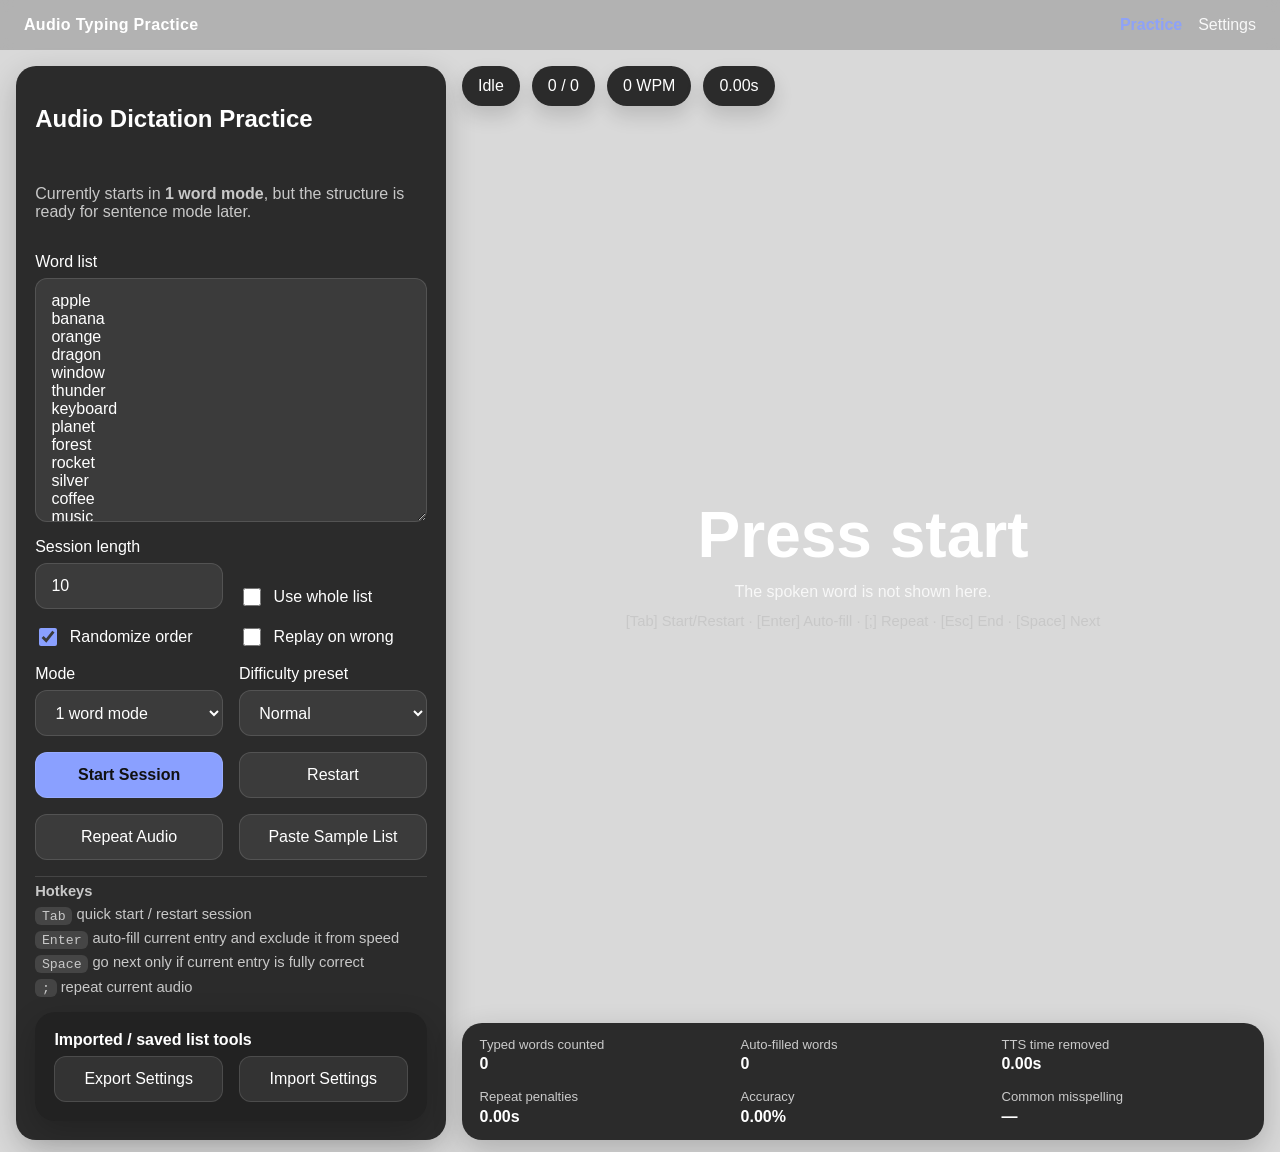
==== index.html @ debb0cd8 "Add files via upload" ====
<!DOCTYPE html>
<html lang="en">
  <head>
    <meta charset="UTF-8" />
    <meta name="viewport" content="width=device-width, initial-scale=1.0" />
    <title>Audio Typing Practice</title>
    <link rel="stylesheet" href="styles.css" />
  </head>
  <body>
    <header class="topbar">
      <div class="brand">Audio Typing Practice</div>
      <nav class="topnav">
        <a href="index.html" aria-current="page">Practice</a>
        <a href="settings.html">Settings</a>
      </nav>
    </header>

    <main class="layout layout-home">
      <aside class="panel controls-panel">
        <h1>Audio Dictation Practice</h1>
        <p class="muted">Currently starts in <strong>1 word mode</strong>, but the structure is ready for sentence mode later.</p>

        <section class="stack">
          <label for="wordList">Word list</label>
          <textarea id="wordList" rows="12" spellcheck="false" placeholder="Enter one word per line, or separate with spaces/commas."></textarea>
        </section>

        <section class="grid two-col">
          <div class="stack">
            <label for="sessionLength">Session length</label>
            <input id="sessionLength" type="number" min="1" step="1" value="10" />
          </div>
          <div class="stack checkbox-stack">
            <label class="checkbox-row">
              <input id="useWholeList" type="checkbox" />
              <span>Use whole list</span>
            </label>
          </div>
        </section>

        <section class="grid two-col">
          <label class="checkbox-row">
            <input id="randomizeOrder" type="checkbox" checked />
            <span>Randomize order</span>
          </label>
          <label class="checkbox-row">
            <input id="autoReplayOnWrong" type="checkbox" />
            <span>Replay on wrong</span>
          </label>
        </section>

        <section class="grid two-col">
          <div class="stack">
            <label for="modeSelect">Mode</label>
            <select id="modeSelect">
              <option value="word" selected>1 word mode</option>
              <option value="sentence" disabled>Sentence mode later</option>
            </select>
          </div>
          <div class="stack">
            <label for="difficultyPreset">Difficulty preset</label>
            <select id="difficultyPreset">
              <option value="easy">Easy</option>
              <option value="normal" selected>Normal</option>
              <option value="challenge">Challenge</option>
              <option value="speedrun">Speedrun</option>
              <option value="custom">Custom</option>
            </select>
          </div>
        </section>

        <section class="grid two-col">
          <button id="startButton" class="primary">Start Session</button>
          <button id="restartButton" type="button">Restart</button>
        </section>

        <section class="grid two-col">
          <button id="repeatButton" type="button">Repeat Audio</button>
          <button id="pasteSampleButton" type="button">Paste Sample List</button>
        </section>

        <section class="stack hotkeys-box muted small-text">
          <div><strong>Hotkeys</strong></div>
          <div><kbd>Tab</kbd> quick start / restart session</div>
          <div><kbd>Enter</kbd> auto-fill current entry and exclude it from speed</div>
          <div><kbd>Space</kbd> go next only if current entry is fully correct</div>
          <div><kbd>;</kbd> repeat current audio</div>
        </section>

        <section class="panel subpanel stack">
          <div class="section-title">Imported / saved list tools</div>
          <div class="grid two-col">
            <button id="exportSettingsButton" type="button">Export Settings</button>
            <label class="file-button">
              <input id="importSettingsInput" type="file" accept="application/json" hidden />
              <span>Import Settings</span>
            </label>
          </div>
        </section>
      </aside>

      <section class="practice-stage" aria-live="polite">
        <div class="status-row">
          <div id="sessionStatus" class="pill">Idle</div>
          <div id="progressText" class="pill">0 / 0</div>
          <div id="speedText" class="pill">0 WPM</div>
          <div id="timerText" class="pill">0.00s</div>
          <div id="countdownText" class="pill hidden">3</div>
        </div>

        <div class="center-wrap">
          <div id="typedWord" class="typed-word neutral">Press start</div>
          <div id="targetHint" class="target-hint">The spoken word is not shown here.</div>
          <div id="metaHint" class="muted small-text">[Tab] Start/Restart · [Enter] Auto-fill · [;] Repeat · [Esc] End · [Space] Next</div>
        </div>

        <div id="resultsOverlay" class="results-overlay hidden">
          <div class="panel results-card">
            <h2>Session Complete</h2>
            <div id="resultsSummary" class="results-grid"></div>
            <div class="results-actions">
              <button id="playAgainButton" class="primary">Play Again</button>
              <button id="closeResultsButton" type="button">Close</button>
            </div>
          </div>
        </div>

        <div id="bottomPanel" class="bottom-panel panel compact-panel">
          <div class="results-grid small-grid">
            <div><span class="label">Typed words counted</span><strong id="countedWordsText">0</strong></div>
            <div><span class="label">Auto-filled words</span><strong id="skippedWordsText">0</strong></div>
            <div><span class="label">TTS time removed</span><strong id="ttsRemovedText">0.00s</strong></div>
            <div><span class="label">Repeat penalties</span><strong id="replayPenaltyText">0.00s</strong></div>
            <div><span class="label">Accuracy</span><strong id="accuracyText">100.00%</strong></div>
            <div><span class="label">Common misspelling</span><strong id="commonMissText">—</strong></div>
          </div>
        </div>
      </section>
    </main>

    <script type="module" src="app.js"></script>
  </body>
</html>
---- styles.css ----
:root {
  --page-bg: #d9d9d9;
  --panel-bg: #2b2b2b;
  --panel-alt-bg: #222222;
  --font-color: #ffffff;
  --correct-color: #72e38e;
  --wrong-color: #ff6b6b;
  --accent-color: #8aa0ff;
  --muted-color: #c8c8c8;
  --center-font-size: 64px;
  --font-family: Arial, sans-serif;
}
* { box-sizing: border-box; }
html, body {
  margin: 0;
  min-height: 100%;
  background: var(--page-bg);
  color: var(--font-color);
  font-family: var(--font-family);
}
body { min-height: 100vh; }
button, input, textarea, select { font: inherit; }
textarea, input, select, button {
  border-radius: 12px;
  border: 1px solid rgba(255,255,255,0.12);
  padding: 0.8rem 0.95rem;
}
textarea, input, select {
  background: rgba(255,255,255,0.08);
  color: var(--font-color);
}
textarea::placeholder, input::placeholder { color: rgba(255,255,255,0.55); }
button {
  cursor: pointer;
  background: rgba(255,255,255,0.08);
  color: var(--font-color);
}
button:hover, .file-button:hover { filter: brightness(1.06); }
button.primary {
  background: var(--accent-color);
  color: #111;
  font-weight: 700;
}
.topbar {
  display: flex; justify-content: space-between; align-items: center;
  padding: 1rem 1.5rem; background: rgba(0,0,0,0.18); backdrop-filter: blur(6px);
}
.brand { font-weight: 800; letter-spacing: .02em; }
.topnav { display: flex; gap: 1rem; }
.topnav a { color: var(--font-color); text-decoration: none; opacity: .9; }
.topnav a[aria-current='page'] { color: var(--accent-color); font-weight: 700; }
.layout { display: grid; gap: 1rem; padding: 1rem; }
.layout-home { grid-template-columns: minmax(320px, 430px) 1fr; }
.layout-settings { grid-template-columns: 1.25fr 0.75fr; }
.panel {
  background: var(--panel-bg);
  border-radius: 20px;
  padding: 1.2rem;
  box-shadow: 0 10px 30px rgba(0,0,0,.2);
}
.subpanel { background: var(--panel-alt-bg); }
.controls-panel, .settings-panel { display: flex; flex-direction: column; gap: 1rem; }
.practice-stage { min-height: calc(100vh - 100px); display: grid; grid-template-rows: auto 1fr auto; gap: 1rem; position: relative; }
.status-row { display: flex; flex-wrap: wrap; gap: .75rem; }
.pill {
  background: var(--panel-bg);
  border-radius: 999px; padding: .7rem 1rem; box-shadow: 0 10px 20px rgba(0,0,0,.14);
}
.center-wrap {
  display: flex; flex-direction: column; justify-content: center; align-items: center;
  gap: .75rem; text-align: center; min-height: 50vh; padding: 1rem;
}
.typed-word {
  font-size: var(--center-font-size);
  font-weight: 800; line-height: 1.1; word-break: break-word; max-width: 85%;
}
.typed-correct { color: var(--correct-color); }
.typed-wrong { color: var(--wrong-color); }
.typed-pending { color: transparent; opacity: 0; }
.success-outline { text-shadow: 0 0 24px rgba(114, 227, 142, .18); }
.error-outline { text-shadow: 0 0 24px rgba(255, 107, 107, .16); }
.target-hint { opacity: .8; }
.bottom-panel.compact-panel { padding: .9rem 1.1rem; }
.results-grid, .settings-grid { display: grid; grid-template-columns: repeat(2, minmax(0, 1fr)); gap: 1rem; }
.small-grid { grid-template-columns: repeat(3, minmax(0, 1fr)); }
.stack { display: flex; flex-direction: column; gap: .45rem; }
.grid.two-col { display: grid; grid-template-columns: repeat(2, minmax(0, 1fr)); gap: 1rem; }
.checkbox-row { display: inline-flex; align-items: center; gap: .6rem; }
.checkbox-row input { width: 18px; height: 18px; accent-color: var(--accent-color); }
.checkbox-stack { justify-content: end; }
.label { display: block; font-size: .82rem; opacity: .75; margin-bottom: .2rem; }
.muted { color: var(--muted-color); }
.small-text { font-size: .92rem; }
.hotkeys-box { padding-top: .4rem; border-top: 1px solid rgba(255,255,255,.12); }
.settings-actions, .results-actions { display: flex; gap: 1rem; margin-top: .5rem; flex-wrap: wrap; }
.settings-preview {
  background: rgba(255,255,255,.05);
  border-radius: 16px; min-height: 220px; display: flex; align-items: center; justify-content: center;
  font-size: var(--center-font-size); font-weight: 800;
}
.preview-legend { margin-top: 1rem; }
kbd { background: rgba(255,255,255,.12); border-radius: 6px; padding: .1rem .42rem; font-size: .9em; }
.hidden { display: none !important; }
.file-button {
  display: inline-flex; align-items: center; justify-content: center;
  border-radius: 12px; border: 1px solid rgba(255,255,255,.12); padding: .8rem .95rem;
  background: rgba(255,255,255,.08); color: var(--font-color); cursor: pointer;
}
.section-title { font-weight: 700; }
.results-overlay {
  position: absolute; inset: 0; background: rgba(0,0,0,.45); display: flex;
  align-items: center; justify-content: center; padding: 1rem;
}
.results-card { width: min(820px, 100%); background: var(--panel-alt-bg); }
@media (max-width: 1000px) {
  .layout-home, .layout-settings, .results-grid, .settings-grid, .grid.two-col, .small-grid { grid-template-columns: 1fr; }
  .practice-stage { min-height: auto; }
  .typed-word { max-width: 95%; }
}
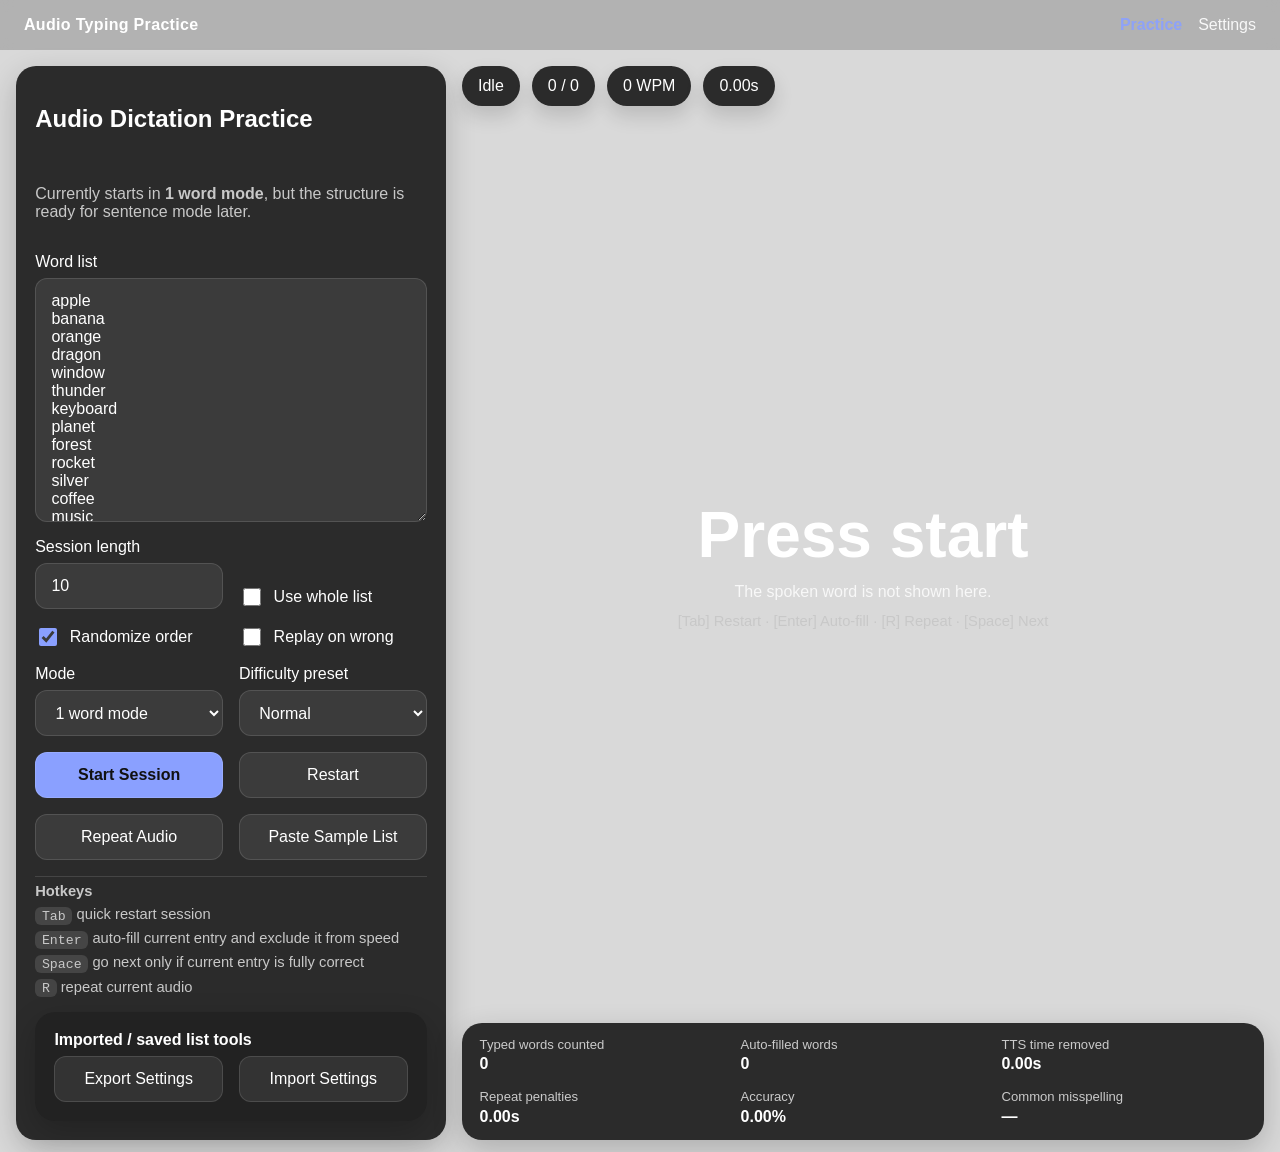
==== commit d87627d7: "Add files via upload" ====
--- a/index.html
+++ b/index.html
@@ -22,7 +22,7 @@
 
         <section class="stack">
           <label for="wordList">Word list</label>
-          <textarea id="wordList" rows="12" spellcheck="false" placeholder="Enter one word per line, or separate with spaces/commas."></textarea>
+          <textarea id="wordList" rows="12" spellcheck="false" placeholder="Enter one word per line, separate with spaces/commas, or paste Monkeytype JSON."></textarea>
         </section>
 
         <section class="grid two-col">
@@ -81,10 +81,10 @@
 
         <section class="stack hotkeys-box muted small-text">
           <div><strong>Hotkeys</strong></div>
-          <div><kbd>Tab</kbd> quick start / restart session</div>
+          <div><kbd>Tab</kbd> quick restart session</div>
           <div><kbd>Enter</kbd> auto-fill current entry and exclude it from speed</div>
           <div><kbd>Space</kbd> go next only if current entry is fully correct</div>
-          <div><kbd>;</kbd> repeat current audio</div>
+          <div><kbd>R</kbd> repeat current audio</div>
         </section>
 
         <section class="panel subpanel stack">
@@ -111,7 +111,7 @@
         <div class="center-wrap">
           <div id="typedWord" class="typed-word neutral">Press start</div>
           <div id="targetHint" class="target-hint">The spoken word is not shown here.</div>
-          <div id="metaHint" class="muted small-text">[Tab] Start/Restart · [Enter] Auto-fill · [;] Repeat · [Esc] End · [Space] Next</div>
+          <div id="metaHint" class="muted small-text">[Tab] Restart · [Enter] Auto-fill · [R] Repeat · [Space] Next</div>
         </div>
 
         <div id="resultsOverlay" class="results-overlay hidden">
--- a/styles.css
+++ b/styles.css
@@ -76,7 +76,7 @@
 }
 .typed-correct { color: var(--correct-color); }
 .typed-wrong { color: var(--wrong-color); }
-.typed-pending { color: transparent; opacity: 0; }
+.typed-pending { color: var(--font-color); opacity: .82; }
 .success-outline { text-shadow: 0 0 24px rgba(114, 227, 142, .18); }
 .error-outline { text-shadow: 0 0 24px rgba(255, 107, 107, .16); }
 .target-hint { opacity: .8; }
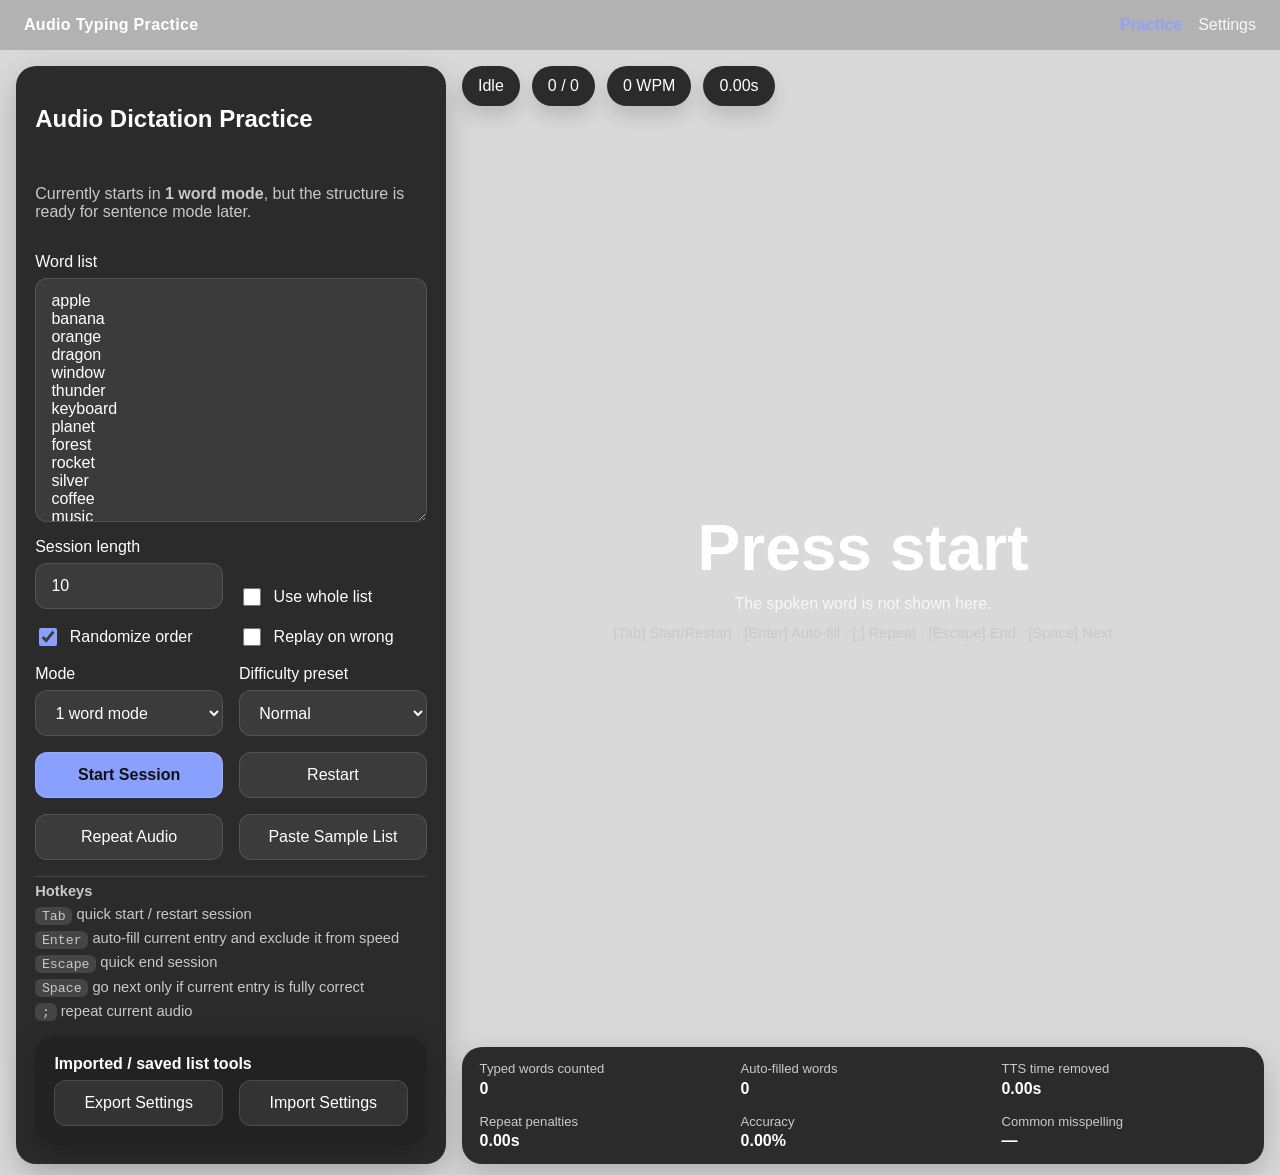
==== commit 36362904: "Add files via upload" ====
--- a/index.html
+++ b/index.html
@@ -81,10 +81,11 @@
 
         <section class="stack hotkeys-box muted small-text">
           <div><strong>Hotkeys</strong></div>
-          <div><kbd>Tab</kbd> quick restart session</div>
+          <div><kbd>Tab</kbd> quick start / restart session</div>
           <div><kbd>Enter</kbd> auto-fill current entry and exclude it from speed</div>
+          <div><kbd>Escape</kbd> quick end session</div>
           <div><kbd>Space</kbd> go next only if current entry is fully correct</div>
-          <div><kbd>R</kbd> repeat current audio</div>
+          <div><kbd>;</kbd> repeat current audio</div>
         </section>
 
         <section class="panel subpanel stack">
@@ -111,7 +112,7 @@
         <div class="center-wrap">
           <div id="typedWord" class="typed-word neutral">Press start</div>
           <div id="targetHint" class="target-hint">The spoken word is not shown here.</div>
-          <div id="metaHint" class="muted small-text">[Tab] Restart · [Enter] Auto-fill · [R] Repeat · [Space] Next</div>
+          <div id="metaHint" class="muted small-text">[Tab] Start/Restart · [Enter] Auto-fill · [;] Repeat · [Escape] End · [Space] Next</div>
         </div>
 
         <div id="resultsOverlay" class="results-overlay hidden">
--- a/styles.css
+++ b/styles.css
@@ -76,7 +76,7 @@
 }
 .typed-correct { color: var(--correct-color); }
 .typed-wrong { color: var(--wrong-color); }
-.typed-pending { color: var(--font-color); opacity: .82; }
+.typed-pending { color: transparent; opacity: 0; user-select: none; }
 .success-outline { text-shadow: 0 0 24px rgba(114, 227, 142, .18); }
 .error-outline { text-shadow: 0 0 24px rgba(255, 107, 107, .16); }
 .target-hint { opacity: .8; }
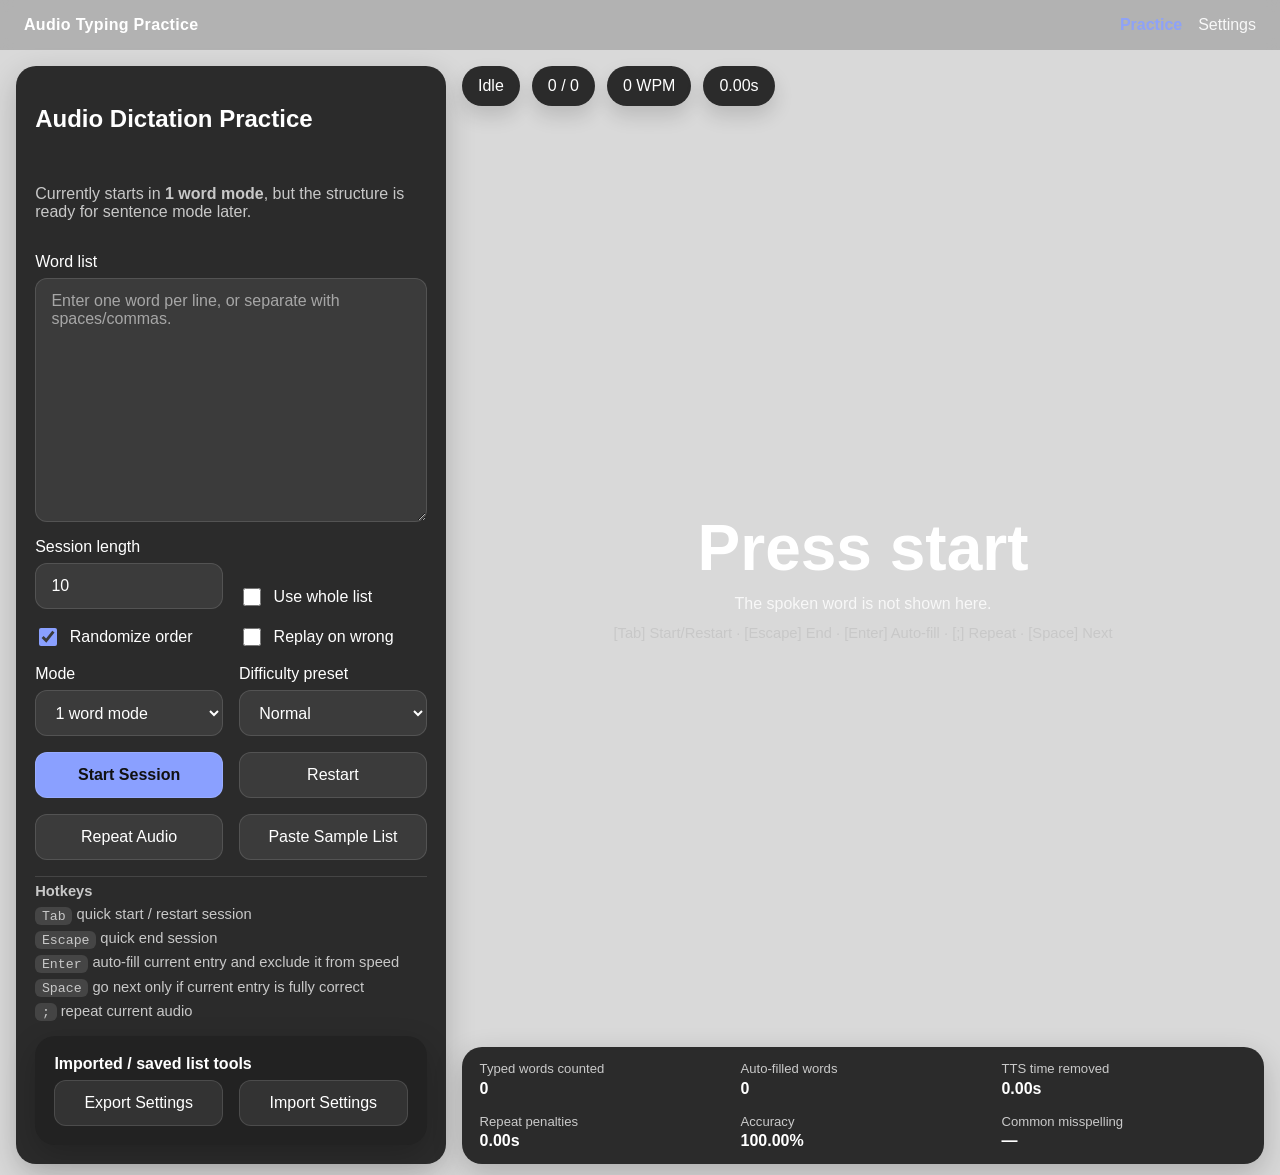
==== commit 9d23a15c: "Add files via upload" ====
--- a/index.html
+++ b/index.html
@@ -22,7 +22,7 @@
 
         <section class="stack">
           <label for="wordList">Word list</label>
-          <textarea id="wordList" rows="12" spellcheck="false" placeholder="Enter one word per line, separate with spaces/commas, or paste Monkeytype JSON."></textarea>
+          <textarea id="wordList" rows="12" spellcheck="false" placeholder="Enter one word per line, or separate with spaces/commas."></textarea>
         </section>
 
         <section class="grid two-col">
@@ -82,8 +82,8 @@
         <section class="stack hotkeys-box muted small-text">
           <div><strong>Hotkeys</strong></div>
           <div><kbd>Tab</kbd> quick start / restart session</div>
+          <div><kbd>Escape</kbd> quick end session</div>
           <div><kbd>Enter</kbd> auto-fill current entry and exclude it from speed</div>
-          <div><kbd>Escape</kbd> quick end session</div>
           <div><kbd>Space</kbd> go next only if current entry is fully correct</div>
           <div><kbd>;</kbd> repeat current audio</div>
         </section>
@@ -112,7 +112,7 @@
         <div class="center-wrap">
           <div id="typedWord" class="typed-word neutral">Press start</div>
           <div id="targetHint" class="target-hint">The spoken word is not shown here.</div>
-          <div id="metaHint" class="muted small-text">[Tab] Start/Restart · [Enter] Auto-fill · [;] Repeat · [Escape] End · [Space] Next</div>
+          <div id="metaHint" class="muted small-text">[Tab] Start/Restart · [Escape] End · [Enter] Auto-fill · [;] Repeat · [Space] Next</div>
         </div>
 
         <div id="resultsOverlay" class="results-overlay hidden">
--- a/styles.css
+++ b/styles.css
@@ -76,7 +76,7 @@
 }
 .typed-correct { color: var(--correct-color); }
 .typed-wrong { color: var(--wrong-color); }
-.typed-pending { color: transparent; opacity: 0; user-select: none; }
+.typed-pending { color: var(--font-color); opacity: .82; }
 .success-outline { text-shadow: 0 0 24px rgba(114, 227, 142, .18); }
 .error-outline { text-shadow: 0 0 24px rgba(255, 107, 107, .16); }
 .target-hint { opacity: .8; }
@@ -117,3 +117,5 @@
   .practice-stage { min-height: auto; }
   .typed-word { max-width: 95%; }
 }
+
+.typed-hidden { color: transparent; opacity: 0; user-select: none; }
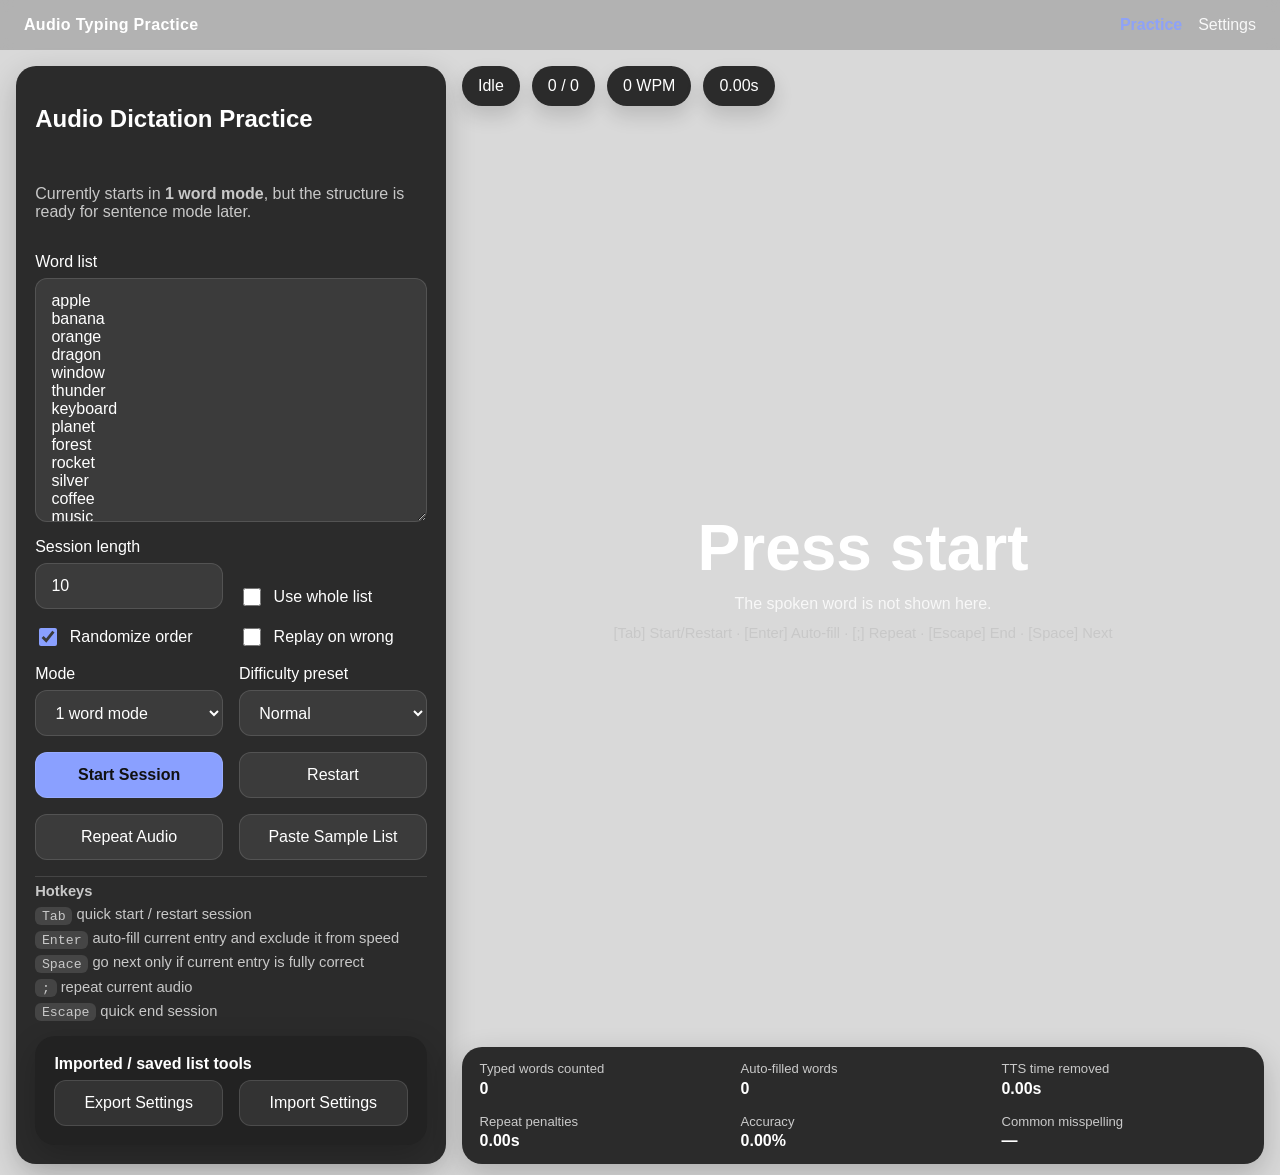
==== commit aafef7f3: "Add files via upload" ====
--- a/index.html
+++ b/index.html
@@ -82,10 +82,10 @@
         <section class="stack hotkeys-box muted small-text">
           <div><strong>Hotkeys</strong></div>
           <div><kbd>Tab</kbd> quick start / restart session</div>
-          <div><kbd>Escape</kbd> quick end session</div>
           <div><kbd>Enter</kbd> auto-fill current entry and exclude it from speed</div>
           <div><kbd>Space</kbd> go next only if current entry is fully correct</div>
           <div><kbd>;</kbd> repeat current audio</div>
+          <div><kbd>Escape</kbd> quick end session</div>
         </section>
 
         <section class="panel subpanel stack">
@@ -112,7 +112,7 @@
         <div class="center-wrap">
           <div id="typedWord" class="typed-word neutral">Press start</div>
           <div id="targetHint" class="target-hint">The spoken word is not shown here.</div>
-          <div id="metaHint" class="muted small-text">[Tab] Start/Restart · [Escape] End · [Enter] Auto-fill · [;] Repeat · [Space] Next</div>
+          <div id="metaHint" class="muted small-text">[Tab] Start/Restart · [Enter] Auto-fill · [;] Repeat · [Escape] End · [Space] Next</div>
         </div>
 
         <div id="resultsOverlay" class="results-overlay hidden">
--- a/styles.css
+++ b/styles.css
@@ -117,5 +117,3 @@
   .practice-stage { min-height: auto; }
   .typed-word { max-width: 95%; }
 }
-
-.typed-hidden { color: transparent; opacity: 0; user-select: none; }
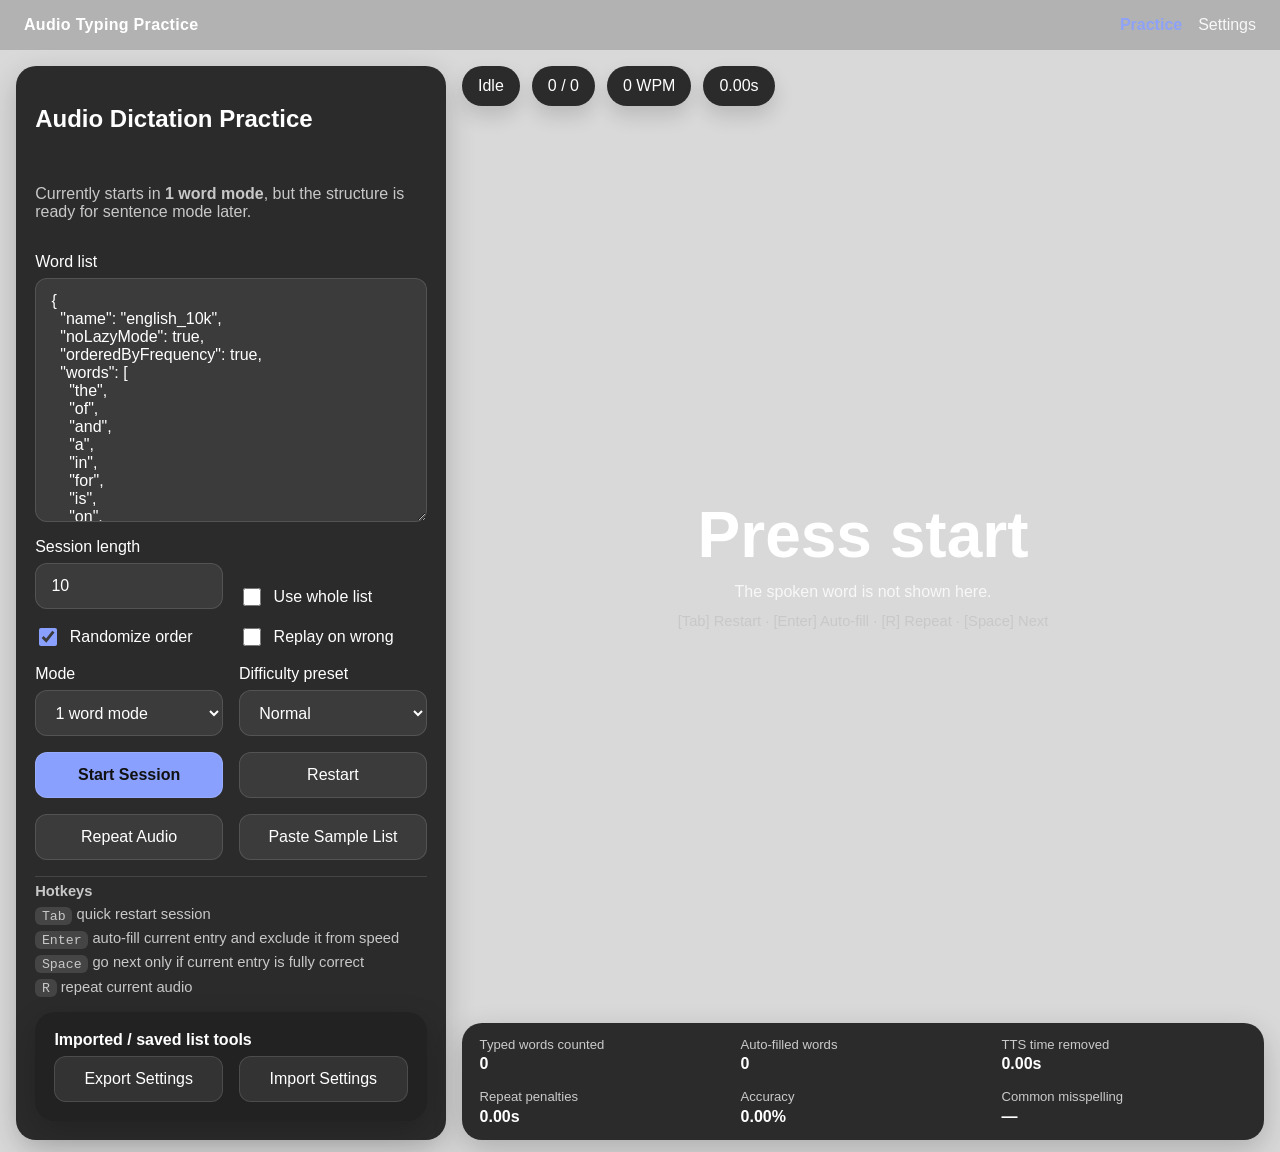
==== commit c7b2a4ea: "Add files via upload" ====
--- a/index.html
+++ b/index.html
@@ -81,11 +81,10 @@
 
         <section class="stack hotkeys-box muted small-text">
           <div><strong>Hotkeys</strong></div>
-          <div><kbd>Tab</kbd> quick start / restart session</div>
+          <div><kbd>Tab</kbd> quick restart session</div>
           <div><kbd>Enter</kbd> auto-fill current entry and exclude it from speed</div>
           <div><kbd>Space</kbd> go next only if current entry is fully correct</div>
-          <div><kbd>;</kbd> repeat current audio</div>
-          <div><kbd>Escape</kbd> quick end session</div>
+          <div><kbd>R</kbd> repeat current audio</div>
         </section>
 
         <section class="panel subpanel stack">
@@ -112,7 +111,7 @@
         <div class="center-wrap">
           <div id="typedWord" class="typed-word neutral">Press start</div>
           <div id="targetHint" class="target-hint">The spoken word is not shown here.</div>
-          <div id="metaHint" class="muted small-text">[Tab] Start/Restart · [Enter] Auto-fill · [;] Repeat · [Escape] End · [Space] Next</div>
+          <div id="metaHint" class="muted small-text">[Tab] Restart · [Enter] Auto-fill · [R] Repeat · [Space] Next</div>
         </div>
 
         <div id="resultsOverlay" class="results-overlay hidden">
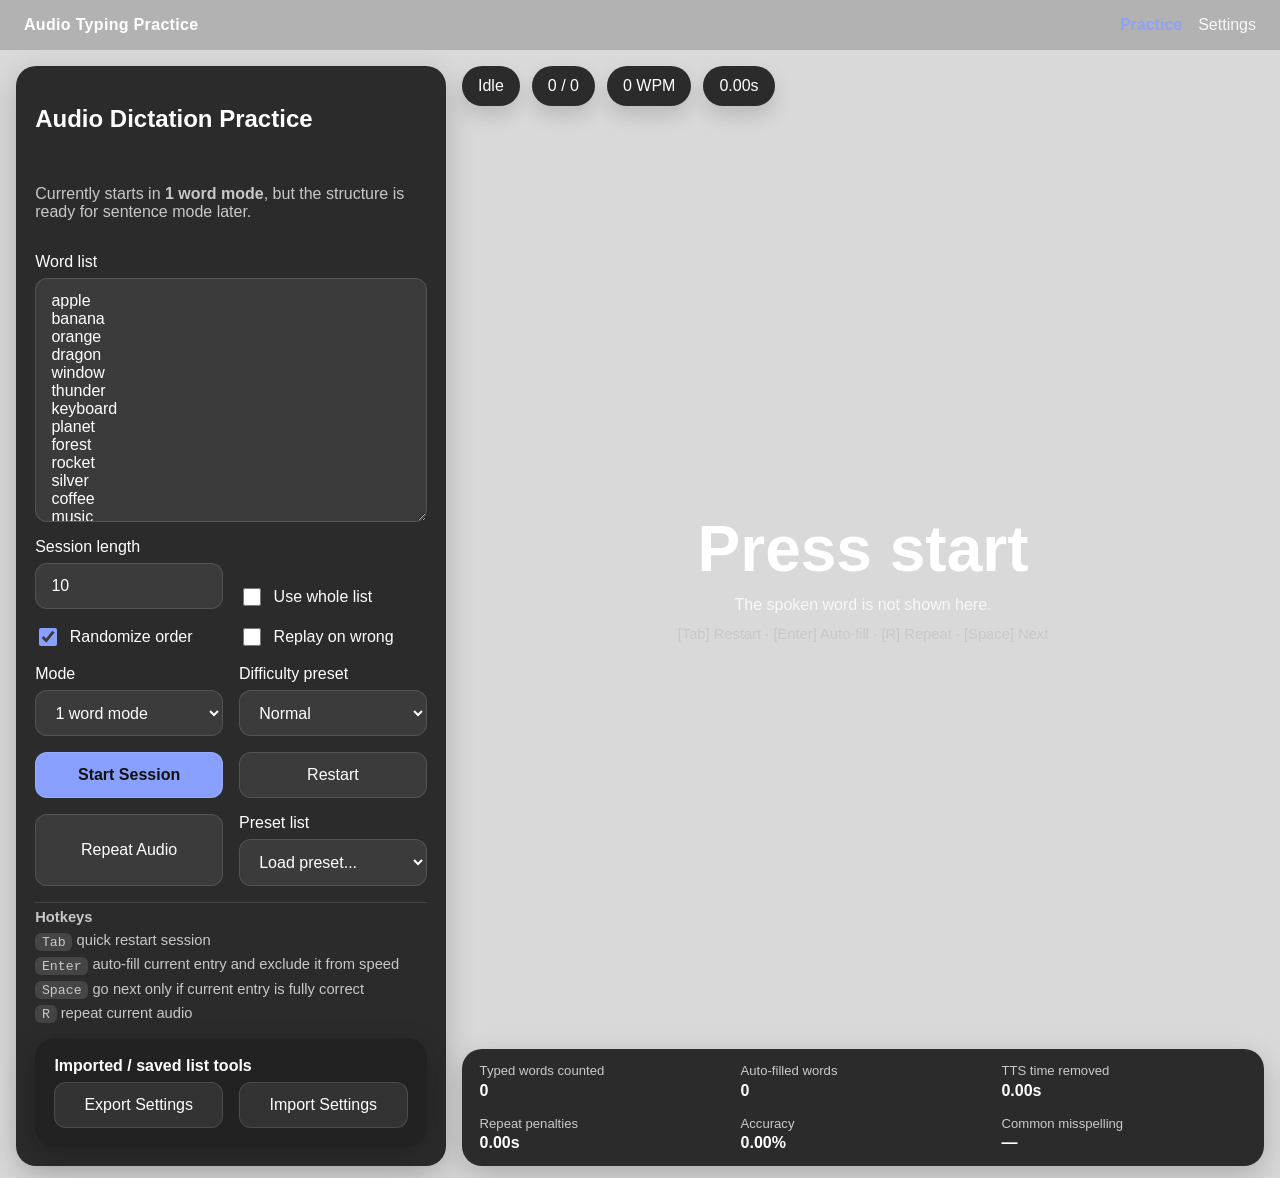
==== commit 19dd51ab: "Add files via upload" ====
--- a/index.html
+++ b/index.html
@@ -76,7 +76,12 @@
 
         <section class="grid two-col">
           <button id="repeatButton" type="button">Repeat Audio</button>
-          <button id="pasteSampleButton" type="button">Paste Sample List</button>
+          <div class="stack">
+            <label for="presetSelect">Preset list</label>
+            <select id="presetSelect">
+              <option value="">Load preset...</option>
+            </select>
+          </div>
         </section>
 
         <section class="stack hotkeys-box muted small-text">
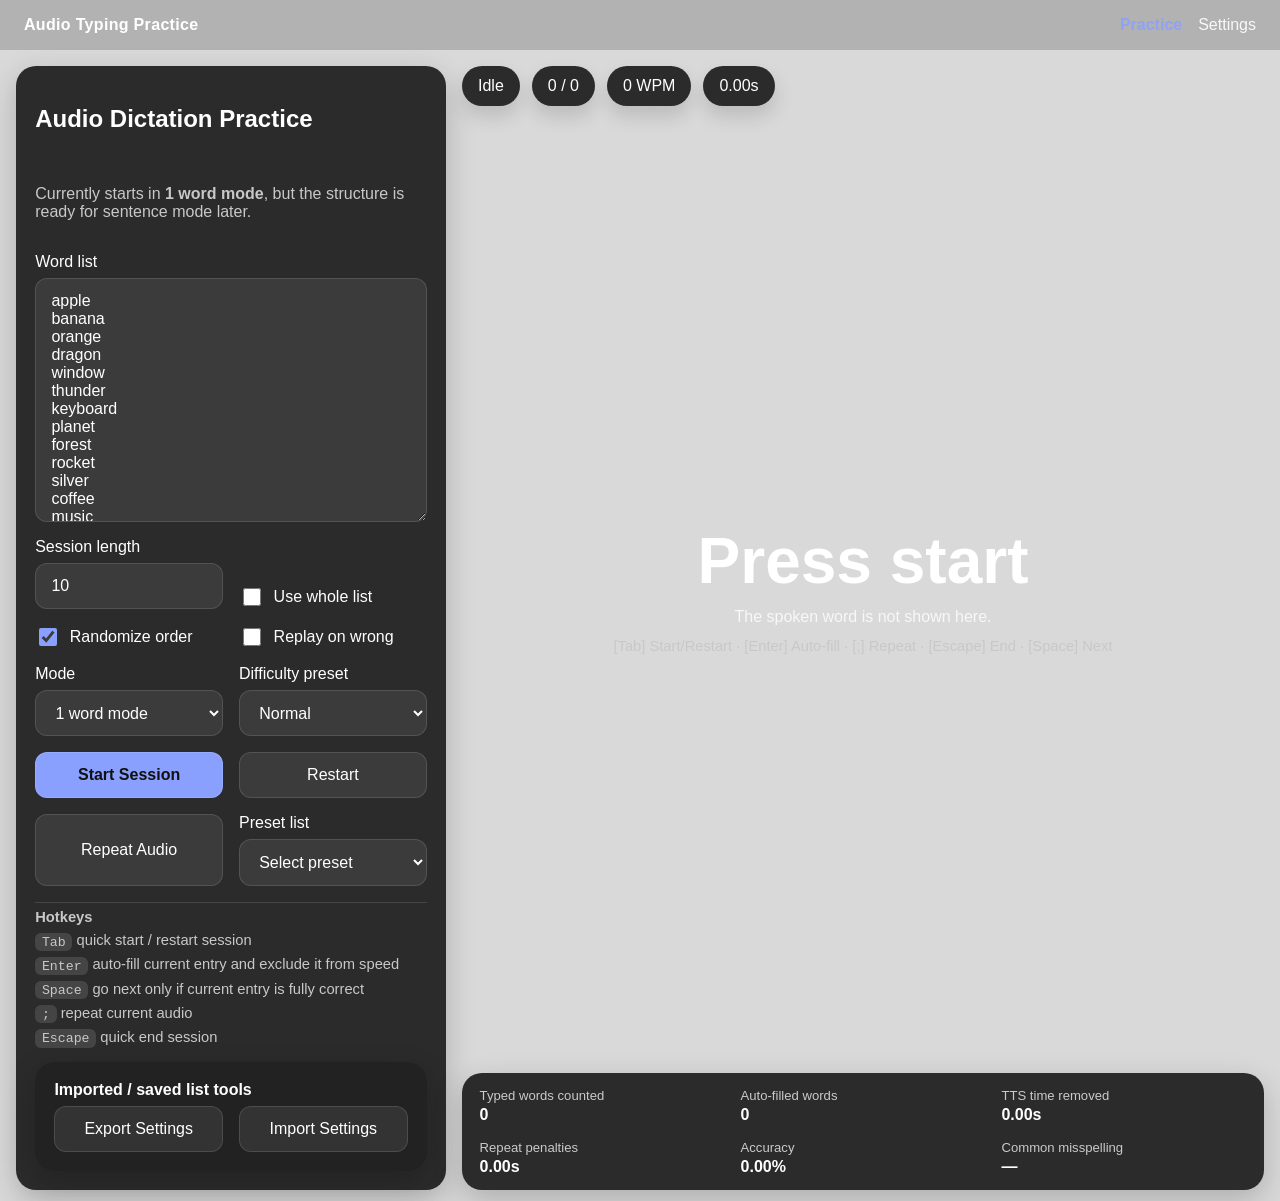
==== commit ce72e1b6: "Add files via upload" ====
--- a/index.html
+++ b/index.html
@@ -79,17 +79,18 @@
           <div class="stack">
             <label for="presetSelect">Preset list</label>
             <select id="presetSelect">
-              <option value="">Load preset...</option>
+              <option value="">Select preset</option>
             </select>
           </div>
         </section>
 
         <section class="stack hotkeys-box muted small-text">
           <div><strong>Hotkeys</strong></div>
-          <div><kbd>Tab</kbd> quick restart session</div>
+          <div><kbd>Tab</kbd> quick start / restart session</div>
           <div><kbd>Enter</kbd> auto-fill current entry and exclude it from speed</div>
           <div><kbd>Space</kbd> go next only if current entry is fully correct</div>
-          <div><kbd>R</kbd> repeat current audio</div>
+          <div><kbd>;</kbd> repeat current audio</div>
+          <div><kbd>Escape</kbd> quick end session</div>
         </section>
 
         <section class="panel subpanel stack">
@@ -116,7 +117,7 @@
         <div class="center-wrap">
           <div id="typedWord" class="typed-word neutral">Press start</div>
           <div id="targetHint" class="target-hint">The spoken word is not shown here.</div>
-          <div id="metaHint" class="muted small-text">[Tab] Restart · [Enter] Auto-fill · [R] Repeat · [Space] Next</div>
+          <div id="metaHint" class="muted small-text">[Tab] Start/Restart · [Enter] Auto-fill · [;] Repeat · [Escape] End · [Space] Next</div>
         </div>
 
         <div id="resultsOverlay" class="results-overlay hidden">
--- a/styles.css
+++ b/styles.css
@@ -76,7 +76,7 @@
 }
 .typed-correct { color: var(--correct-color); }
 .typed-wrong { color: var(--wrong-color); }
-.typed-pending { color: var(--font-color); opacity: .82; }
+.typed-pending { color: transparent; opacity: 0; user-select: none; }
 .success-outline { text-shadow: 0 0 24px rgba(114, 227, 142, .18); }
 .error-outline { text-shadow: 0 0 24px rgba(255, 107, 107, .16); }
 .target-hint { opacity: .8; }
